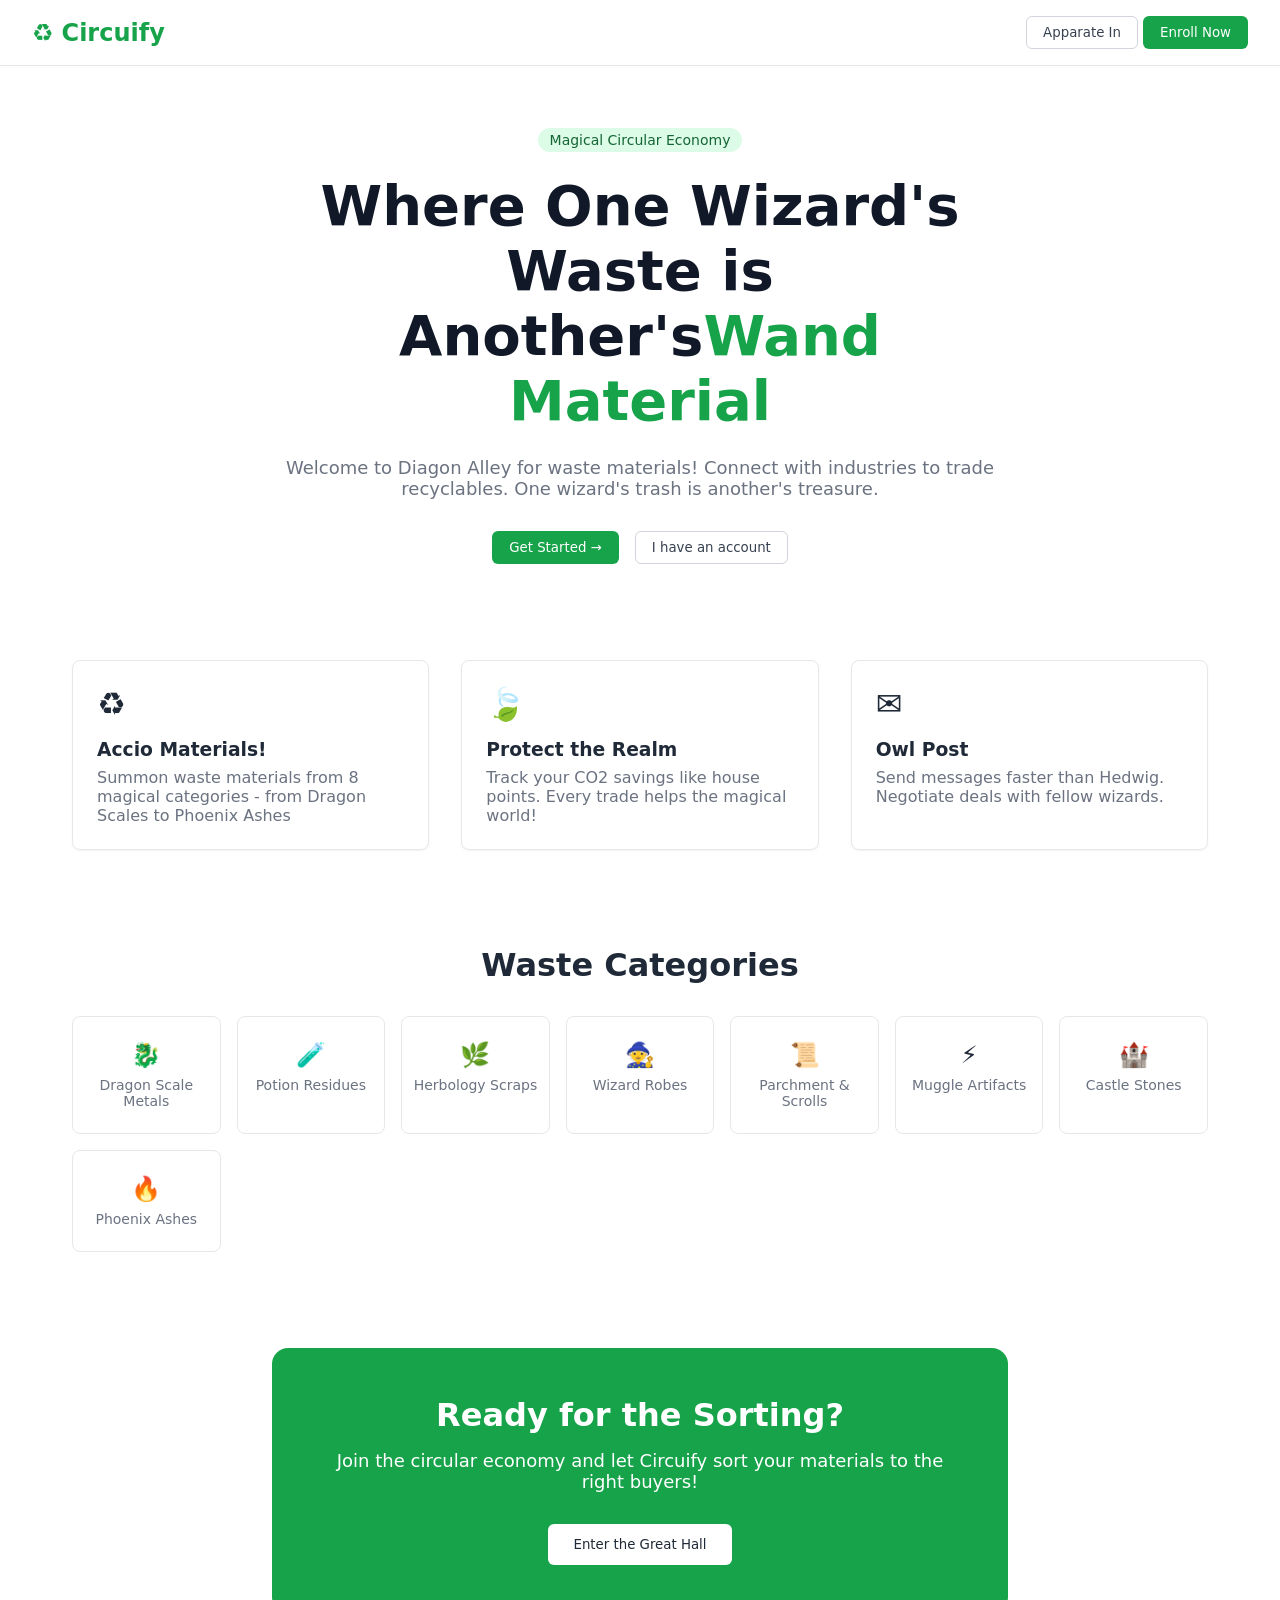
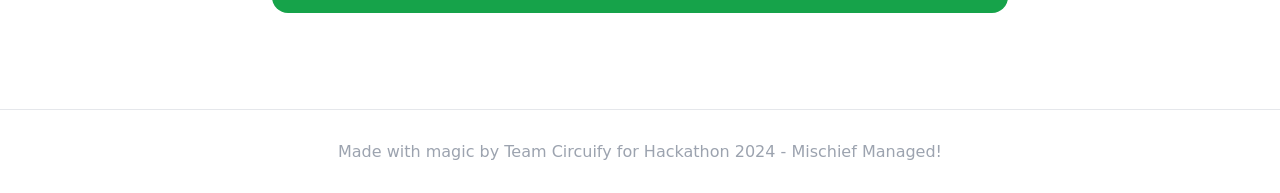
==== index.html @ dc4eb40f "first commit" ====
<!DOCTYPE html>
<html lang="en">
<head>
    <meta charset="UTF-8">
    <meta name="viewport" content="width=device-width, initial-scale=1.0">
    <title>Circuify</title>
    <link rel="stylesheet" href="style.css">
</head>
<body>
    <header>
        <div class="logo">
            <span class="icon">♻️</span> Circuify
        </div>
        <div class="nav-buttons">
            <a href="login.html"><button class="btn-secondary">Apparate In</button></a>
            <a href="signup.html"><button class="btn-primary">Enroll Now</button></a>
        </div>  
    </header>

    <main>
        <section class="hero">
            <span class="badge">Magical Circular Economy</span>
            <h1>Where One Wizard's Waste is Another's<span class="highlight">Wand Material</span></h1>
            <p>Welcome to Diagon Alley for waste materials! Connect with industries to trade recyclables. One wizard's trash is another's treasure.</p>
            <div class="hero-buttons">
                <a href="signup.html" style="text-decoration: none;">
                <button class="btn-primary">Get Started &rarr;</button>
                </a>
                <a href="login.html" style="text-decoration: none;">
                <button class="btn-secondary">I have an account</button>
                </a>
            </div>
        </section>

        <section class="features">
            <div class="card">
                <div class="icon">♻️</div>
                <h3>Accio Materials!</h3>
                <p>Summon waste materials from 8 magical categories - from Dragon Scales to Phoenix Ashes</p>
            </div>
            <div class="card">
                <div class="icon">🍃</div>
                <h3>Protect the Realm</h3>
                <p>Track your CO2 savings like house points. Every trade helps the magical world!</p>
            </div>
            <div class="card">
                <div class="icon">✉️</div>
                <h3>Owl Post</h3>
                <p>Send messages faster than Hedwig. Negotiate deals with fellow wizards.</p>
            </div>
        </section>

        <section class="categories">
            <h2>Waste Categories</h2>
            <div class="grid">
                <div class="cat-card"><span class="icon">🐉</span><p>Dragon Scale Metals</p></div>
                <div class="cat-card"><span class="icon">🧪</span><p>Potion Residues</p></div>
                <div class="cat-card"><span class="icon">🌿</span><p>Herbology Scraps</p></div>
                <div class="cat-card"><span class="icon">🧙</span><p>Wizard Robes</p></div>
                <div class="cat-card"><span class="icon">📜</span><p>Parchment & Scrolls</p></div>
                <div class="cat-card"><span class="icon">⚡</span><p>Muggle Artifacts</p></div>
                <div class="cat-card"><span class="icon">🏰</span><p>Castle Stones</p></div>
                <div class="cat-card"><span class="icon">🔥</span><p>Phoenix Ashes</p></div>
            </div>
        </section>

        <section class="cta-banner">
            <div class="cta-content">
                <h2>Ready for the Sorting?</h2>
                <p>Join the circular economy and let Circuify sort your materials to the right buyers!</p>
                <a href="signup.html" style="text-decoration: none;">
                <button class="btn-white">Enter the Great Hall</button>
                </a>
            </div>
        </section>
    </main>

    <footer>
        <p>Made with magic by Team Circuify for Hackathon 2024 - Mischief Managed!</p>
    </footer>
    <script src="script.js"></script>
</body>
</html>
---- style.css ----
* {
    margin: 0;
    padding: 0;
    box-sizing: border-box;
    font-family: system-ui, -apple-system, sans-serif;
}

body {
    background-color: #ffffff;
    color: #1f2937;
}

header {
    display: flex;
    justify-content: space-between;
    align-items: center;
    padding: 1rem 2rem;
    border-bottom: 1px solid #e5e7eb;
}

.logo {
    font-size: 1.5rem;
    font-weight: bold;
    color: #16a34a;
    display: flex;
    align-items: center;
    gap: 0.5rem;
}

button {
    cursor: pointer;
    border-radius: 0.375rem;
    font-weight: 500;
    padding: 0.5rem 1rem;
    border: 1px solid transparent;
}

.btn-primary {
    background-color: #16a34a;
    color: white;
}

.btn-secondary {
    background-color: white;
    color: #374151;
    border-color: #d1d5db;
}

.btn-white {
    background-color: white;
    color: #1f2937;
    padding: 0.75rem 1.5rem;
}

.hero {
    text-align: center;
    padding: 4rem 2rem;
    max-width: 800px;
    margin: 0 auto;
}

.badge {
    background-color: #dcfce7;
    color: #166534;
    padding: 0.25rem 0.75rem;
    border-radius: 9999px;
    font-size: 0.875rem;
    font-weight: 500;
}

h1 {
    font-size: 3.5rem;
    margin: 1.5rem 0;
    color: #111827;
}

.highlight {
    color: #16a34a;
}

.hero p {
    font-size: 1.125rem;
    color: #6b7280;
    margin-bottom: 2rem;
}

.hero-buttons {
    display: flex;
    justify-content: center;
    gap: 1rem;
}

.features {
    display: flex;
    gap: 2rem;
    padding: 2rem;
    max-width: 1200px;
    margin: 0 auto;
    flex-wrap: wrap;
}

.card {
    flex: 1;
    min-width: 300px;
    padding: 1.5rem;
    border: 1px solid #e5e7eb;
    border-radius: 0.5rem;
    box-shadow: 0 1px 2px rgba(0,0,0,0.05);
}

.card .icon {
    font-size: 2rem;
    margin-bottom: 1rem;
    display: inline-block;
}

.card h3 {
    margin-bottom: 0.5rem;
}

.card p {
    color: #6b7280;
}

.categories {
    text-align: center;
    padding: 4rem 2rem;
    max-width: 1200px;
    margin: 0 auto;
}

.categories h2 {
    font-size: 2rem;
    margin-bottom: 2rem;
}

.grid {
    display: grid;
    grid-template-columns: repeat(auto-fit, minmax(130px, 1fr));
    gap: 1rem;
}

.cat-card {
    border: 1px solid #e5e7eb;
    border-radius: 0.5rem;
    padding: 1.5rem 0.5rem;
    display: flex;
    flex-direction: column;
    align-items: center;
    gap: 0.5rem;
}

.cat-card .icon {
    font-size: 1.5rem;
}

.cat-card p {
    font-size: 0.875rem;
    color: #6b7280;
}

.cta-banner {
    padding: 2rem;
    max-width: 800px;
    margin: 0 auto 4rem auto;
}

.cta-content {
    background-color: #16a34a;
    color: white;
    padding: 3rem;
    border-radius: 1rem;
    text-align: center;
}

.cta-content h2 {
    font-size: 2rem;
    margin-bottom: 1rem;
}

.cta-content p {
    margin-bottom: 2rem;
    font-size: 1.125rem;
}

footer {
    text-align: center;
    padding: 2rem;
    color: #9ca3af;
    border-top: 1px solid #e5e7eb;
}
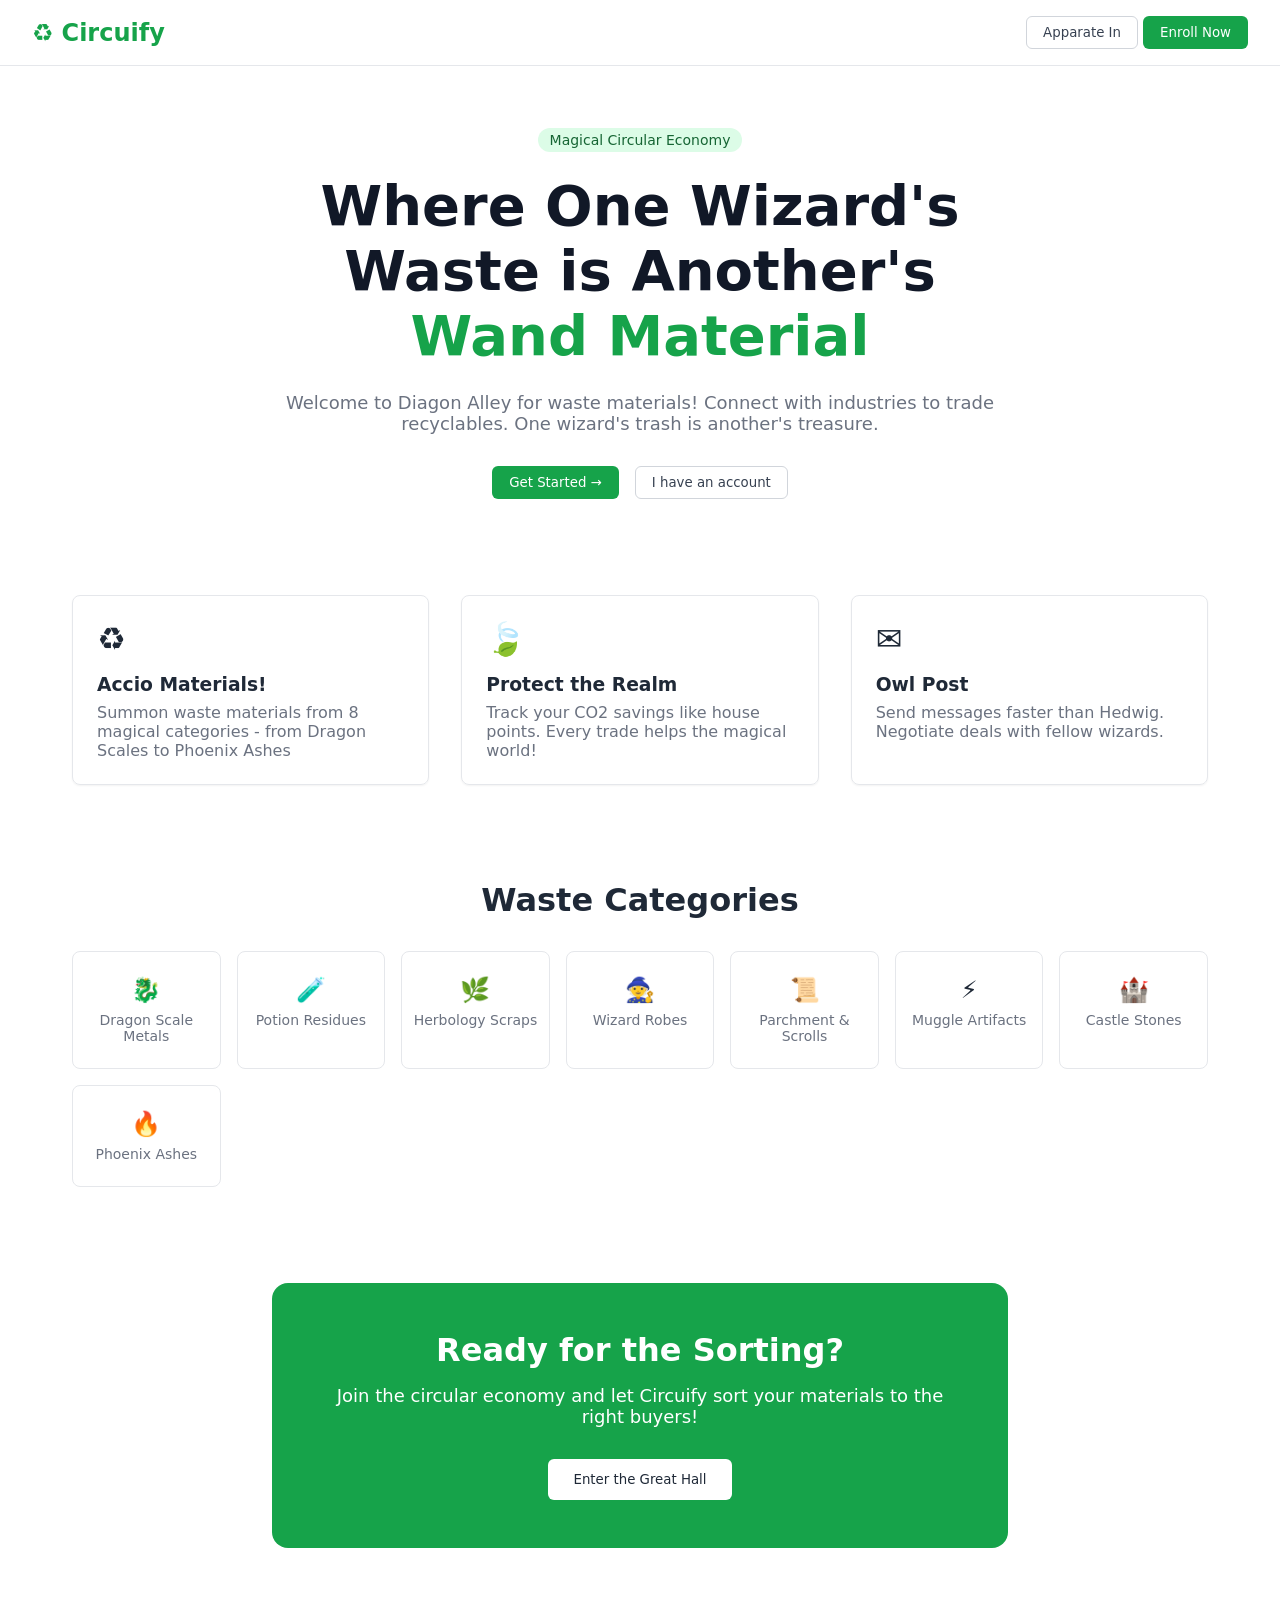
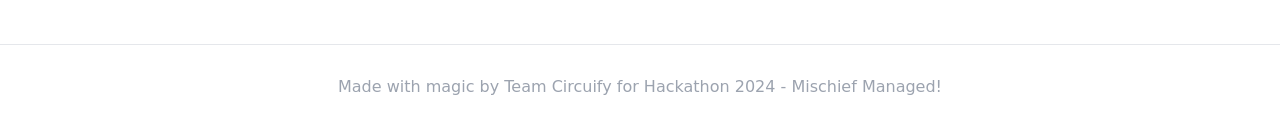
==== commit 616f8571: "New Commit" ====
--- a/index.html
+++ b/index.html
@@ -20,7 +20,7 @@
     <main>
         <section class="hero">
             <span class="badge">Magical Circular Economy</span>
-            <h1>Where One Wizard's Waste is Another's<span class="highlight">Wand Material</span></h1>
+            <h1>Where One Wizard's Waste is Another's<span class="highlight"> Wand Material</span></h1>
             <p>Welcome to Diagon Alley for waste materials! Connect with industries to trade recyclables. One wizard's trash is another's treasure.</p>
             <div class="hero-buttons">
                 <a href="signup.html" style="text-decoration: none;">
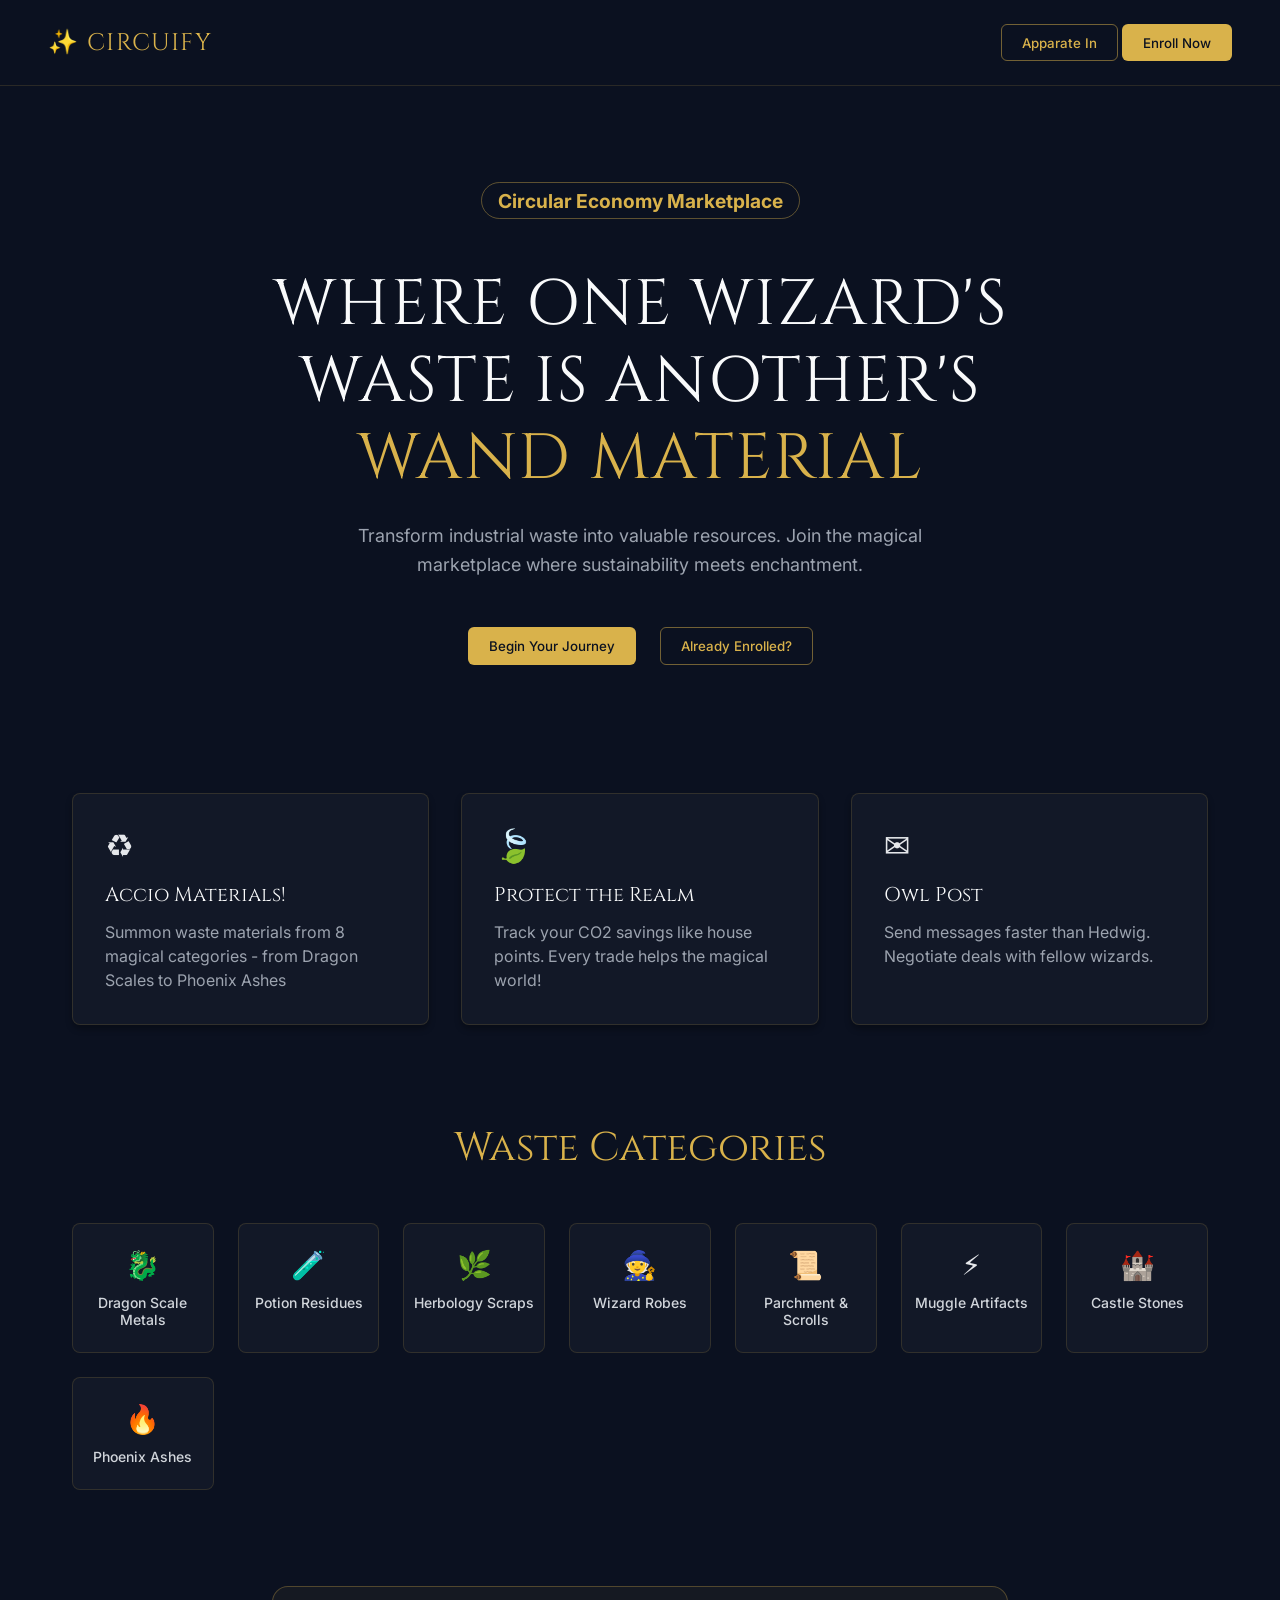
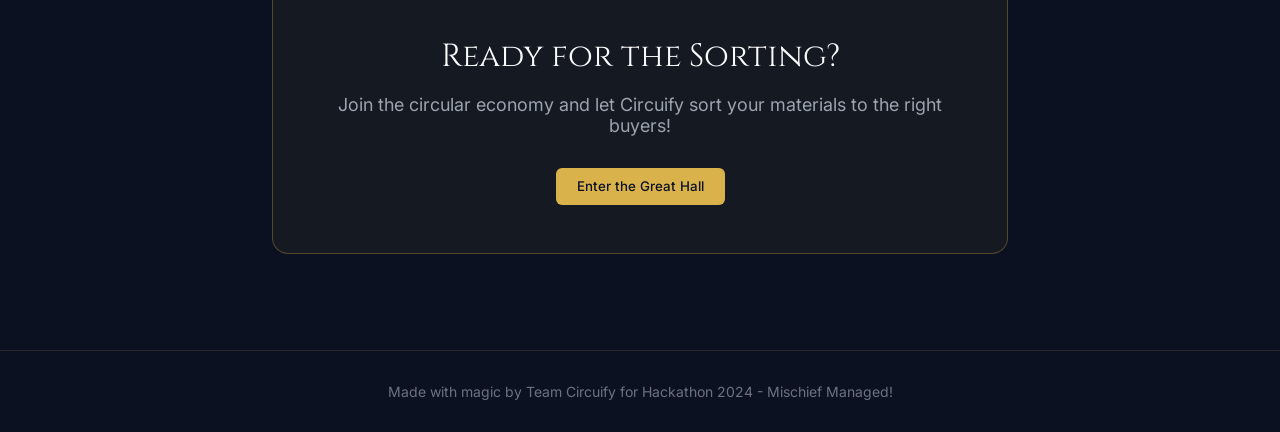
==== commit 25de7c31: "Third commit" ====
--- a/index.html
+++ b/index.html
@@ -4,30 +4,31 @@
     <meta charset="UTF-8">
     <meta name="viewport" content="width=device-width, initial-scale=1.0">
     <title>Circuify</title>
+    <link href="https://fonts.googleapis.com/css2?family=Cinzel:wght@400;600;700&family=Inter:wght@400;500&display=swap" rel="stylesheet">
     <link rel="stylesheet" href="style.css">
 </head>
 <body>
     <header>
         <div class="logo">
-            <span class="icon">♻️</span> Circuify
+            <span class="icon">✨</span> Circuify
         </div>
         <div class="nav-buttons">
-            <a href="login.html"><button class="btn-secondary">Apparate In</button></a>
-            <a href="signup.html"><button class="btn-primary">Enroll Now</button></a>
+            <a href="login.html" style="text-decoration: none;"><button class="btn-secondary">Apparate In</button></a>
+            <a href="signup.html" style="text-decoration: none;"><button class="btn-primary">Enroll Now</button></a>
         </div>  
     </header>
 
     <main>
         <section class="hero">
-            <span class="badge">Magical Circular Economy</span>
-            <h1>Where One Wizard's Waste is Another's<span class="highlight"> Wand Material</span></h1>
-            <p>Welcome to Diagon Alley for waste materials! Connect with industries to trade recyclables. One wizard's trash is another's treasure.</p>
+            <span class="badge">Circular Economy Marketplace</span>
+            <h1>Where One Wizard's<br>Waste is Another's<br><span class="highlight"> Wand Material</span></h1>
+            <p>Transform industrial waste into valuable resources. Join the magical marketplace where sustainability meets enchantment.</p>
             <div class="hero-buttons">
                 <a href="signup.html" style="text-decoration: none;">
-                <button class="btn-primary">Get Started &rarr;</button>
+                <button class="btn-primary">Begin Your Journey</button>
                 </a>
                 <a href="login.html" style="text-decoration: none;">
-                <button class="btn-secondary">I have an account</button>
+                <button class="btn-secondary">Already Enrolled?</button>
                 </a>
             </div>
         </section>
@@ -69,7 +70,7 @@
                 <h2>Ready for the Sorting?</h2>
                 <p>Join the circular economy and let Circuify sort your materials to the right buyers!</p>
                 <a href="signup.html" style="text-decoration: none;">
-                <button class="btn-white">Enter the Great Hall</button>
+                <button class="btn-primary">Enter the Great Hall</button>
                 </a>
             </div>
         </section>
--- a/style.css
+++ b/style.css
@@ -2,92 +2,114 @@
     margin: 0;
     padding: 0;
     box-sizing: border-box;
-    font-family: system-ui, -apple-system, sans-serif;
 }
 
 body {
-    background-color: #ffffff;
-    color: #1f2937;
+    background-color: #0B1120; /* Deep Navy Background */
+    color: #E5E7EB; /* Light Cream/Gray text for readability */
+    font-family: 'Inter', system-ui, -apple-system, sans-serif;
+}
+
+h1, h2, h3 {
+    font-family: 'Cinzel', serif; /* Magical Serif Font for headings */
+    font-weight: 400;
 }
 
 header {
     display: flex;
     justify-content: space-between;
     align-items: center;
-    padding: 1rem 2rem;
-    border-bottom: 1px solid #e5e7eb;
+    padding: 1.5rem 3rem;
+    border-bottom: 1px solid rgba(217, 178, 75, 0.15); /* Subtle gold border */
 }
 
 .logo {
     font-size: 1.5rem;
-    font-weight: bold;
-    color: #16a34a;
+    color: #D9B24B; /* Gold */
+    font-family: 'Cinzel', serif;
     display: flex;
     align-items: center;
     gap: 0.5rem;
+    text-transform: uppercase;
+    letter-spacing: 0.05em;
 }
 
 button {
     cursor: pointer;
     border-radius: 0.375rem;
+    font-family: 'Inter', sans-serif;
     font-weight: 500;
-    padding: 0.5rem 1rem;
+    padding: 0.6rem 1.25rem;
     border: 1px solid transparent;
+    transition: all 0.2s ease-in-out;
 }
 
 .btn-primary {
-    background-color: #16a34a;
-    color: white;
+    background-color: #D9B24B; /* Gold */
+    color: #0B1120; /* Dark Navy Text */
+}
+
+.btn-primary:hover {
+    background-color: #EAD078;
 }
 
 .btn-secondary {
-    background-color: white;
-    color: #374151;
-    border-color: #d1d5db;
-}
-
-.btn-white {
-    background-color: white;
-    color: #1f2937;
-    padding: 0.75rem 1.5rem;
+    background-color: transparent;
+    color: #D9B24B; /* Gold */
+    border-color: rgba(217, 178, 75, 0.5); /* Gold Border */
+}
+
+.btn-secondary:hover {
+    background-color: rgba(217, 178, 75, 0.1);
+    border-color: #D9B24B;
 }
 
 .hero {
     text-align: center;
-    padding: 4rem 2rem;
-    max-width: 800px;
+    padding: 6rem 2rem;
+    max-width: 900px;
     margin: 0 auto;
 }
 
 .badge {
-    background-color: #dcfce7;
-    color: #166534;
-    padding: 0.25rem 0.75rem;
+    background-color: transparent;
+    color: #D9B24B;
+    padding: 0.35rem 1rem;
     border-radius: 9999px;
-    font-size: 0.875rem;
-    font-weight: 500;
+    border: 1px solid rgba(217, 178, 75, 0.4);
+    font-size:larger;
+    font-weight: 700;
+    display: inline-block;
+    margin-bottom: 2rem;
 }
 
 h1 {
-    font-size: 3.5rem;
-    margin: 1.5rem 0;
-    color: #111827;
+    font-size: 4rem;
+    margin: 1rem 0 1.5rem 0;
+    color: #F9FAFB;
+    line-height: 1.2;
+    text-transform: uppercase;
+    letter-spacing: 0.02em;
 }
 
 .highlight {
-    color: #16a34a;
+    color: #D9B24B; /* Gold Highlight */
 }
 
 .hero p {
     font-size: 1.125rem;
-    color: #6b7280;
-    margin-bottom: 2rem;
+    color: #9CA3AF;
+    margin-bottom: 3rem;
+    max-width: 600px;
+    margin-left: auto;
+    margin-right: auto;
+    line-height: 1.6;
 }
 
 .hero-buttons {
     display: flex;
     justify-content: center;
-    gap: 1rem;
+    gap: 1.5rem;
 }
 
 .features {
@@ -102,10 +124,11 @@
 .card {
     flex: 1;
     min-width: 300px;
-    padding: 1.5rem;
-    border: 1px solid #e5e7eb;
+    padding: 2rem;
+    background-color: rgba(255, 255, 255, 0.03); /* Slight lift from background */
+    border: 1px solid rgba(217, 178, 75, 0.15);
     border-radius: 0.5rem;
-    box-shadow: 0 1px 2px rgba(0,0,0,0.05);
+    box-shadow: 0 4px 6px rgba(0,0,0,0.3);
 }
 
 .card .icon {
@@ -115,11 +138,14 @@
 }
 
 .card h3 {
-    margin-bottom: 0.5rem;
+    margin-bottom: 0.75rem;
+    color: #F9FAFB;
+    font-size: 1.25rem;
 }
 
 .card p {
-    color: #6b7280;
+    color: #9CA3AF;
+    line-height: 1.5;
 }
 
 .categories {
@@ -130,33 +156,42 @@
 }
 
 .categories h2 {
-    font-size: 2rem;
-    margin-bottom: 2rem;
+    font-size: 2.5rem;
+    margin-bottom: 3rem;
+    color: #D9B24B;
 }
 
 .grid {
     display: grid;
-    grid-template-columns: repeat(auto-fit, minmax(130px, 1fr));
-    gap: 1rem;
+    grid-template-columns: repeat(auto-fit, minmax(140px, 1fr));
+    gap: 1.5rem;
 }
 
 .cat-card {
-    border: 1px solid #e5e7eb;
+    background-color: rgba(255, 255, 255, 0.03);
+    border: 1px solid rgba(217, 178, 75, 0.15);
     border-radius: 0.5rem;
     padding: 1.5rem 0.5rem;
     display: flex;
     flex-direction: column;
     align-items: center;
-    gap: 0.5rem;
+    gap: 0.75rem;
+    transition: transform 0.2s ease, border-color 0.2s ease;
+}
+
+.cat-card:hover {
+    transform: translateY(-5px);
+    border-color: rgba(217, 178, 75, 0.5);
 }
 
 .cat-card .icon {
-    font-size: 1.5rem;
+    font-size: 1.75rem;
 }
 
 .cat-card p {
     font-size: 0.875rem;
-    color: #6b7280;
+    color: #D1D5DB;
+    font-weight: 500;
 }
 
 .cta-banner {
@@ -166,8 +201,8 @@
 }
 
 .cta-content {
-    background-color: #16a34a;
-    color: white;
+    background-color: rgba(217, 178, 75, 0.05); /* Faint gold tint */
+    border: 1px solid rgba(217, 178, 75, 0.3);
     padding: 3rem;
     border-radius: 1rem;
     text-align: center;
@@ -176,16 +211,19 @@
 .cta-content h2 {
     font-size: 2rem;
     margin-bottom: 1rem;
+    color: #F9FAFB;
 }
 
 .cta-content p {
     margin-bottom: 2rem;
     font-size: 1.125rem;
+    color: #9CA3AF;
 }
 
 footer {
     text-align: center;
     padding: 2rem;
-    color: #9ca3af;
-    border-top: 1px solid #e5e7eb;
+    color: #6B7280;
+    border-top: 1px solid rgba(217, 178, 75, 0.15);
+    font-size: 0.875rem;
 }
